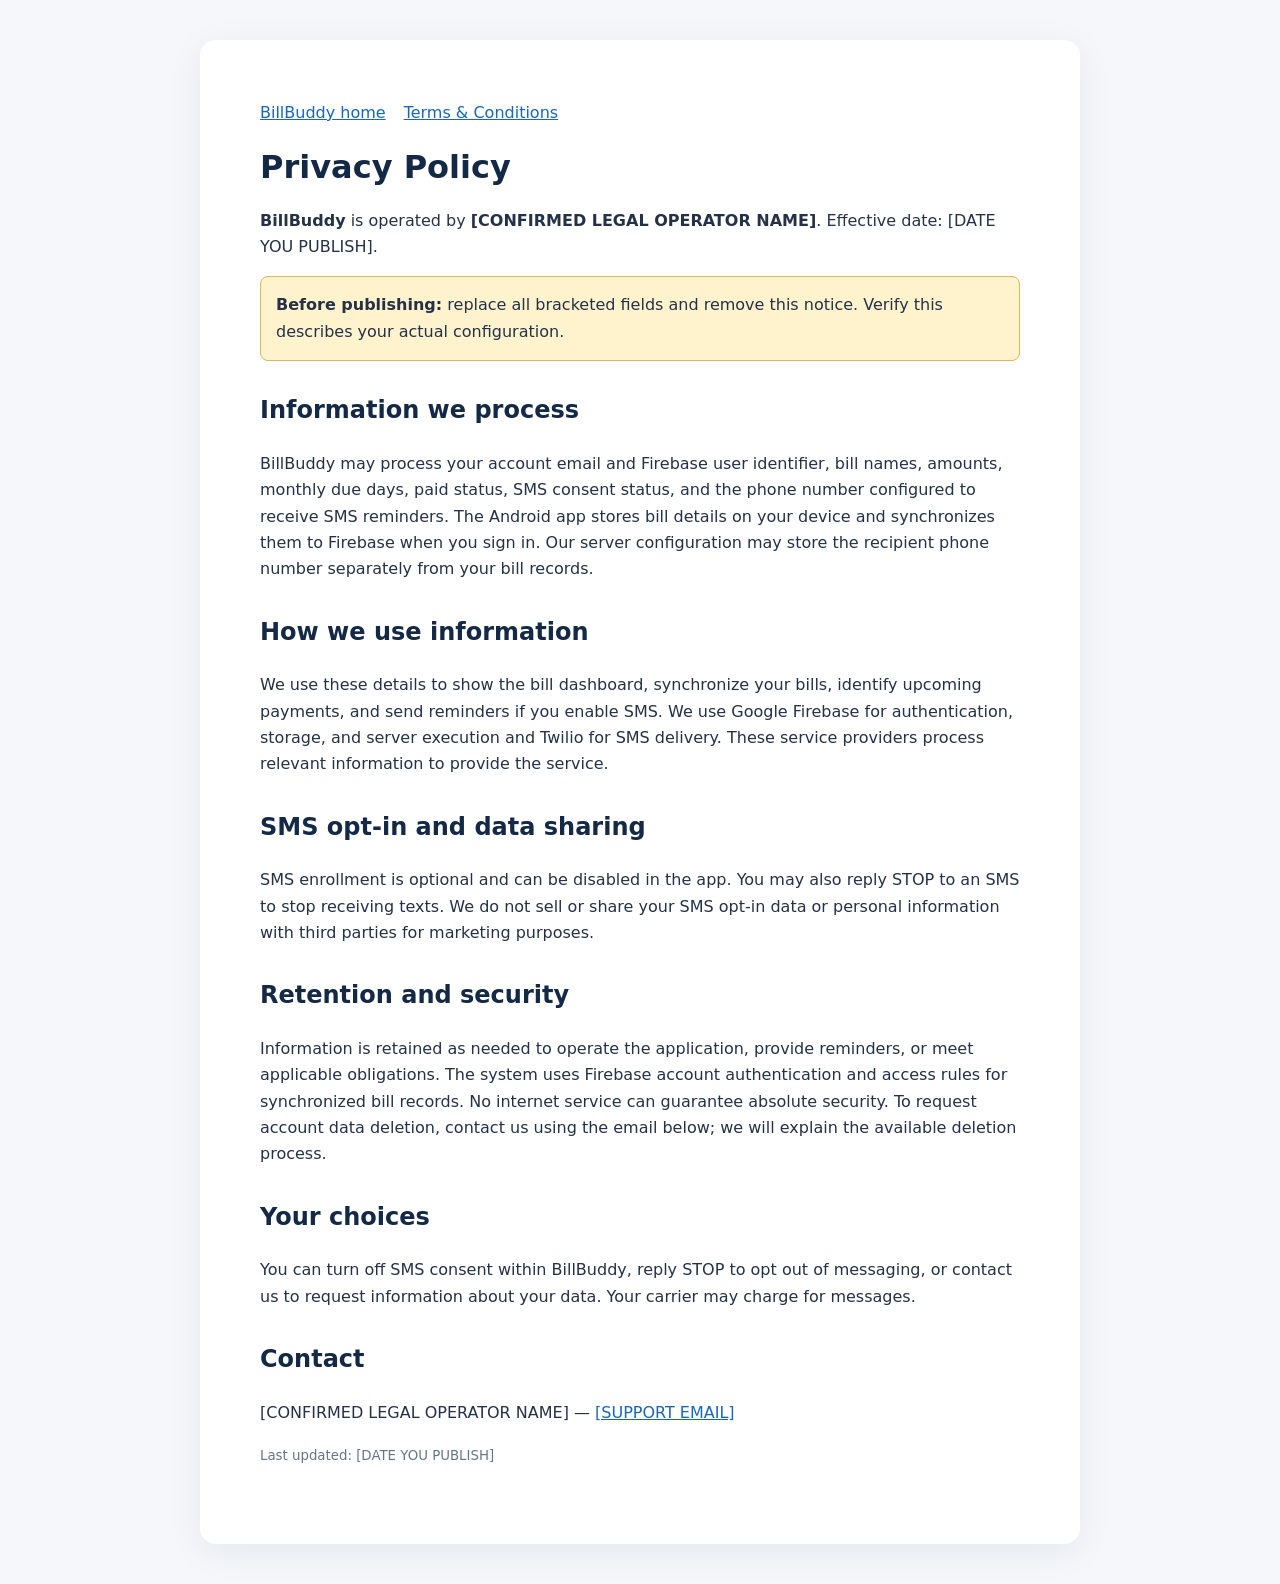
==== privacy.html @ e2cb52d3 "Add files via upload" ====
<!doctype html><html lang="en"><head><meta charset="utf-8"><meta name="viewport" content="width=device-width,initial-scale=1"><title>Privacy Policy — BillBuddy</title><link rel="stylesheet" href="style.css"></head><body><main><nav><a href="index.html">BillBuddy home</a><a href="terms.html">Terms &amp; Conditions</a></nav><h1>Privacy Policy</h1><p><strong>BillBuddy</strong> is operated by <strong>[CONFIRMED LEGAL OPERATOR NAME]</strong>. Effective date: [DATE YOU PUBLISH].</p><p class="warn"><strong>Before publishing:</strong> replace all bracketed fields and remove this notice. Verify this describes your actual configuration.</p><h2>Information we process</h2><p>BillBuddy may process your account email and Firebase user identifier, bill names, amounts, monthly due days, paid status, SMS consent status, and the phone number configured to receive SMS reminders. The Android app stores bill details on your device and synchronizes them to Firebase when you sign in. Our server configuration may store the recipient phone number separately from your bill records.</p><h2>How we use information</h2><p>We use these details to show the bill dashboard, synchronize your bills, identify upcoming payments, and send reminders if you enable SMS. We use Google Firebase for authentication, storage, and server execution and Twilio for SMS delivery. These service providers process relevant information to provide the service.</p><h2>SMS opt-in and data sharing</h2><p>SMS enrollment is optional and can be disabled in the app. You may also reply STOP to an SMS to stop receiving texts. We do not sell or share your SMS opt-in data or personal information with third parties for marketing purposes.</p><h2>Retention and security</h2><p>Information is retained as needed to operate the application, provide reminders, or meet applicable obligations. The system uses Firebase account authentication and access rules for synchronized bill records. No internet service can guarantee absolute security. To request account data deletion, contact us using the email below; we will explain the available deletion process.</p><h2>Your choices</h2><p>You can turn off SMS consent within BillBuddy, reply STOP to opt out of messaging, or contact us to request information about your data. Your carrier may charge for messages.</p><h2>Contact</h2><p>[CONFIRMED LEGAL OPERATOR NAME] — <a href="mailto:SUPPORT_EMAIL_PLACEHOLDER">[SUPPORT EMAIL]</a></p><p><small>Last updated: [DATE YOU PUBLISH]</small></p></main></body></html>
---- style.css ----
body{margin:0;background:#f5f7fb;color:#243147;font:16px/1.65 system-ui,-apple-system,Segoe UI,sans-serif}main{max-width:760px;margin:40px auto;background:white;padding:clamp(22px,5vw,60px);border-radius:16px;box-shadow:0 8px 35px #14263a12}h1{font-size:2rem;line-height:1.2;color:#142945}h2{margin-top:30px;color:#142945}nav a{margin-right:18px}a{color:#1766bb}small{color:#64748b}.warn{background:#fff3ce;padding:15px;border:1px solid #dbb65a;border-radius:8px}
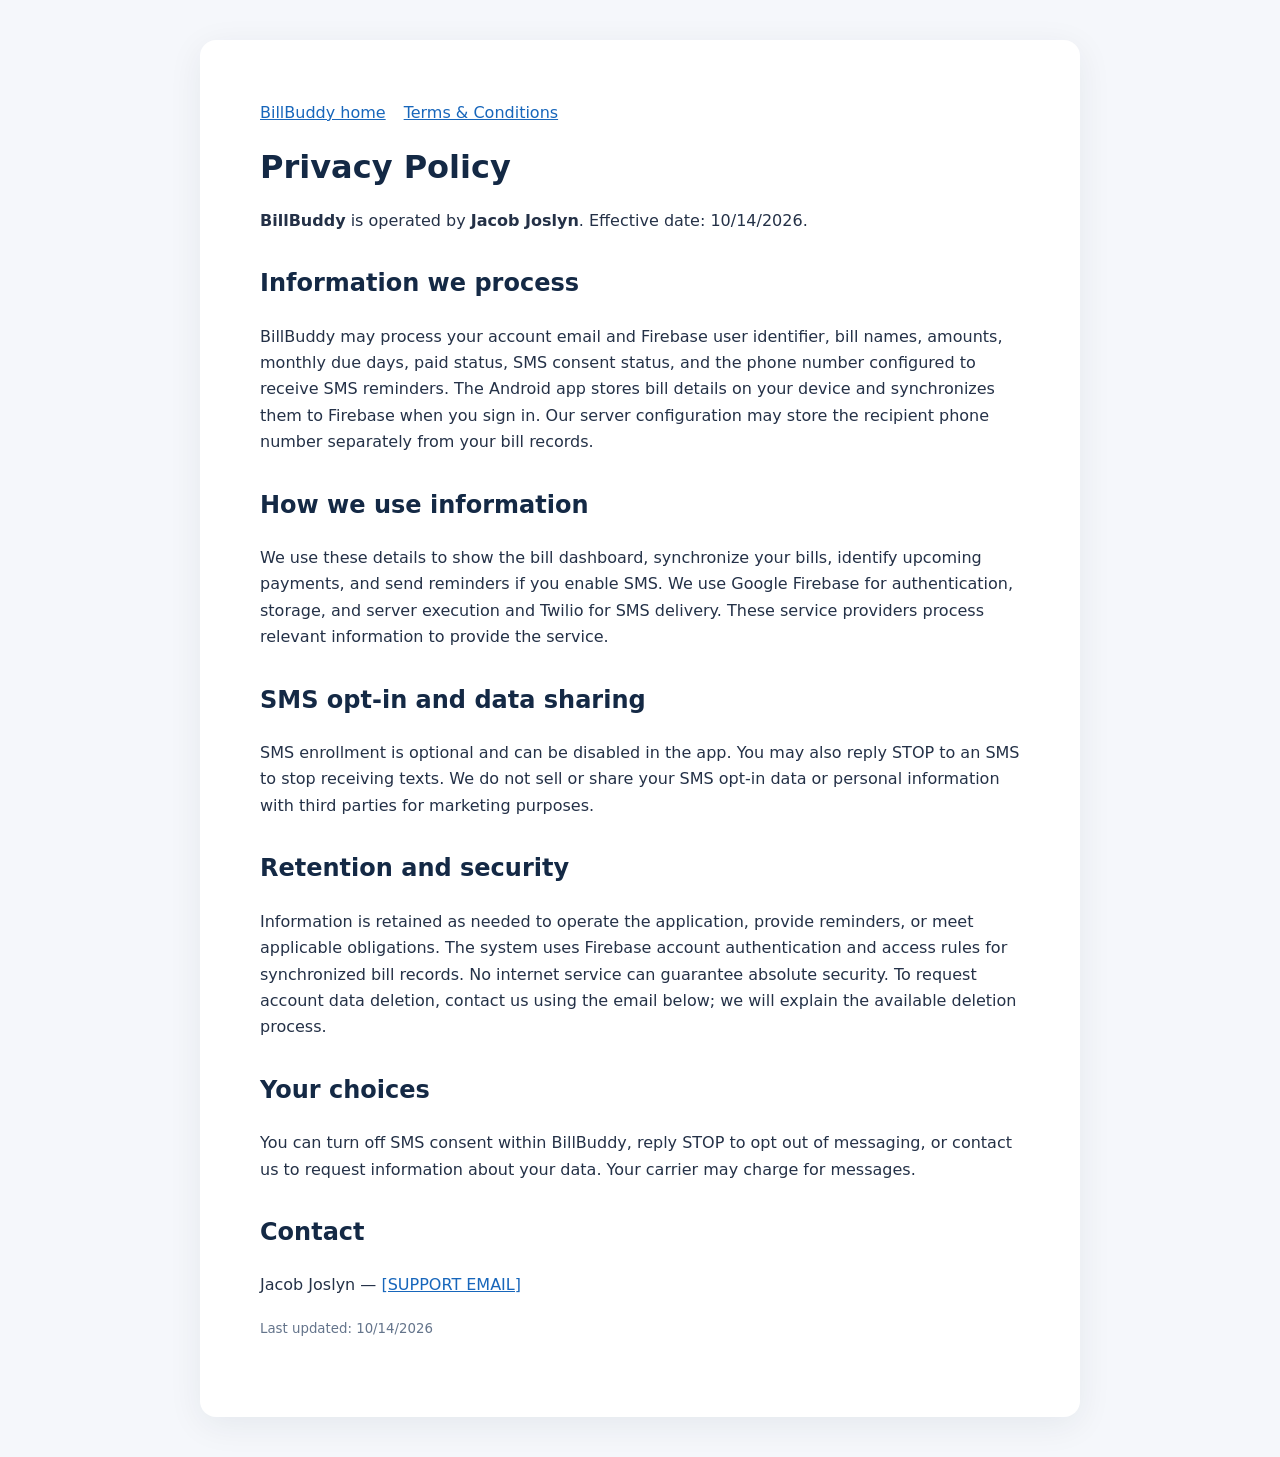
==== commit 056bfdab: "Update privacy.html" ====
--- a/privacy.html
+++ b/privacy.html
@@ -1 +1 @@
-<!doctype html><html lang="en"><head><meta charset="utf-8"><meta name="viewport" content="width=device-width,initial-scale=1"><title>Privacy Policy — BillBuddy</title><link rel="stylesheet" href="style.css"></head><body><main><nav><a href="index.html">BillBuddy home</a><a href="terms.html">Terms &amp; Conditions</a></nav><h1>Privacy Policy</h1><p><strong>BillBuddy</strong> is operated by <strong>[CONFIRMED LEGAL OPERATOR NAME]</strong>. Effective date: [DATE YOU PUBLISH].</p><p class="warn"><strong>Before publishing:</strong> replace all bracketed fields and remove this notice. Verify this describes your actual configuration.</p><h2>Information we process</h2><p>BillBuddy may process your account email and Firebase user identifier, bill names, amounts, monthly due days, paid status, SMS consent status, and the phone number configured to receive SMS reminders. The Android app stores bill details on your device and synchronizes them to Firebase when you sign in. Our server configuration may store the recipient phone number separately from your bill records.</p><h2>How we use information</h2><p>We use these details to show the bill dashboard, synchronize your bills, identify upcoming payments, and send reminders if you enable SMS. We use Google Firebase for authentication, storage, and server execution and Twilio for SMS delivery. These service providers process relevant information to provide the service.</p><h2>SMS opt-in and data sharing</h2><p>SMS enrollment is optional and can be disabled in the app. You may also reply STOP to an SMS to stop receiving texts. We do not sell or share your SMS opt-in data or personal information with third parties for marketing purposes.</p><h2>Retention and security</h2><p>Information is retained as needed to operate the application, provide reminders, or meet applicable obligations. The system uses Firebase account authentication and access rules for synchronized bill records. No internet service can guarantee absolute security. To request account data deletion, contact us using the email below; we will explain the available deletion process.</p><h2>Your choices</h2><p>You can turn off SMS consent within BillBuddy, reply STOP to opt out of messaging, or contact us to request information about your data. Your carrier may charge for messages.</p><h2>Contact</h2><p>[CONFIRMED LEGAL OPERATOR NAME] — <a href="mailto:SUPPORT_EMAIL_PLACEHOLDER">[SUPPORT EMAIL]</a></p><p><small>Last updated: [DATE YOU PUBLISH]</small></p></main></body></html>+<!doctype html><html lang="en"><head><meta charset="utf-8"><meta name="viewport" content="width=device-width,initial-scale=1"><title>Privacy Policy — BillBuddy</title><link rel="stylesheet" href="style.css"></head><body><main><nav><a href="index.html">BillBuddy home</a><a href="terms.html">Terms &amp; Conditions</a></nav><h1>Privacy Policy</h1><p><strong>BillBuddy</strong> is operated by <strong>Jacob Joslyn</strong>. Effective date: 10/14/2026.</p><h2>Information we process</h2><p>BillBuddy may process your account email and Firebase user identifier, bill names, amounts, monthly due days, paid status, SMS consent status, and the phone number configured to receive SMS reminders. The Android app stores bill details on your device and synchronizes them to Firebase when you sign in. Our server configuration may store the recipient phone number separately from your bill records.</p><h2>How we use information</h2><p>We use these details to show the bill dashboard, synchronize your bills, identify upcoming payments, and send reminders if you enable SMS. We use Google Firebase for authentication, storage, and server execution and Twilio for SMS delivery. These service providers process relevant information to provide the service.</p><h2>SMS opt-in and data sharing</h2><p>SMS enrollment is optional and can be disabled in the app. You may also reply STOP to an SMS to stop receiving texts. We do not sell or share your SMS opt-in data or personal information with third parties for marketing purposes.</p><h2>Retention and security</h2><p>Information is retained as needed to operate the application, provide reminders, or meet applicable obligations. The system uses Firebase account authentication and access rules for synchronized bill records. No internet service can guarantee absolute security. To request account data deletion, contact us using the email below; we will explain the available deletion process.</p><h2>Your choices</h2><p>You can turn off SMS consent within BillBuddy, reply STOP to opt out of messaging, or contact us to request information about your data. Your carrier may charge for messages.</p><h2>Contact</h2><p>Jacob Joslyn — <a href="mailto:kanobeone039@gmail.com">[SUPPORT EMAIL]</a></p><p><small>Last updated: 10/14/2026</small></p></main></body></html>
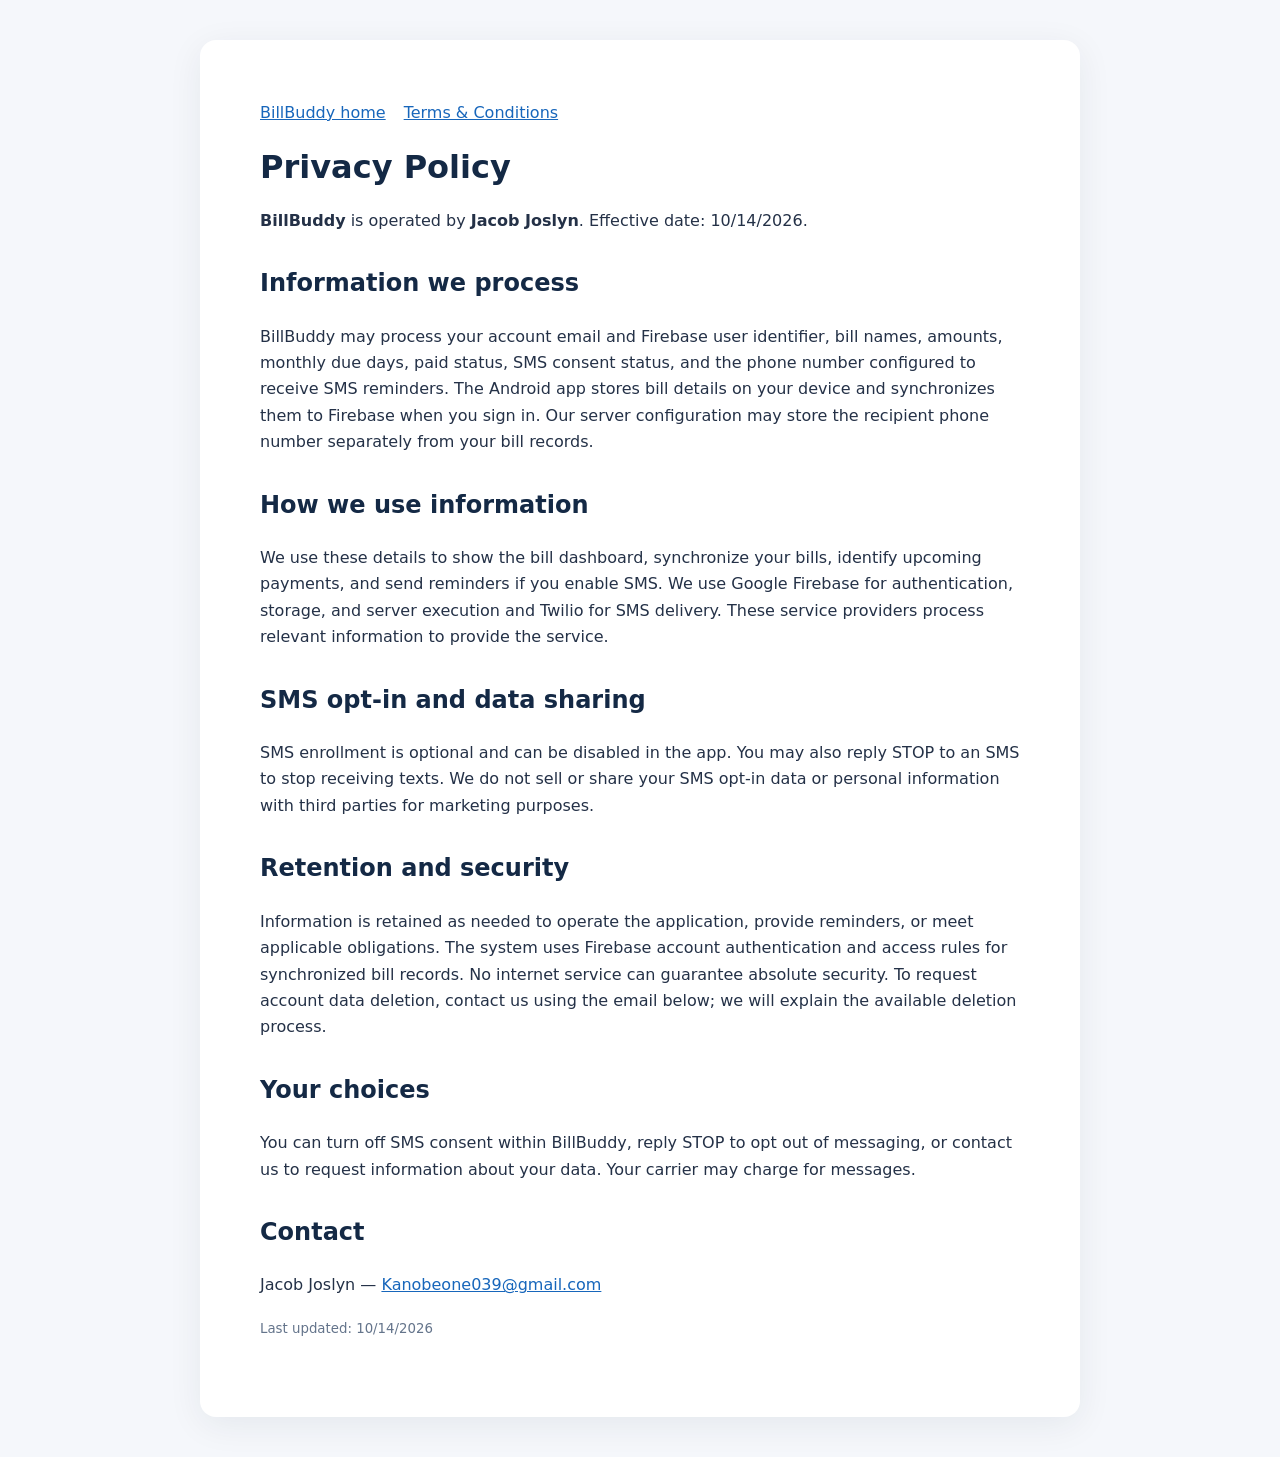
==== commit 47d705c6: "Update privacy.html" ====
--- a/privacy.html
+++ b/privacy.html
@@ -1 +1 @@
-<!doctype html><html lang="en"><head><meta charset="utf-8"><meta name="viewport" content="width=device-width,initial-scale=1"><title>Privacy Policy — BillBuddy</title><link rel="stylesheet" href="style.css"></head><body><main><nav><a href="index.html">BillBuddy home</a><a href="terms.html">Terms &amp; Conditions</a></nav><h1>Privacy Policy</h1><p><strong>BillBuddy</strong> is operated by <strong>Jacob Joslyn</strong>. Effective date: 10/14/2026.</p><h2>Information we process</h2><p>BillBuddy may process your account email and Firebase user identifier, bill names, amounts, monthly due days, paid status, SMS consent status, and the phone number configured to receive SMS reminders. The Android app stores bill details on your device and synchronizes them to Firebase when you sign in. Our server configuration may store the recipient phone number separately from your bill records.</p><h2>How we use information</h2><p>We use these details to show the bill dashboard, synchronize your bills, identify upcoming payments, and send reminders if you enable SMS. We use Google Firebase for authentication, storage, and server execution and Twilio for SMS delivery. These service providers process relevant information to provide the service.</p><h2>SMS opt-in and data sharing</h2><p>SMS enrollment is optional and can be disabled in the app. You may also reply STOP to an SMS to stop receiving texts. We do not sell or share your SMS opt-in data or personal information with third parties for marketing purposes.</p><h2>Retention and security</h2><p>Information is retained as needed to operate the application, provide reminders, or meet applicable obligations. The system uses Firebase account authentication and access rules for synchronized bill records. No internet service can guarantee absolute security. To request account data deletion, contact us using the email below; we will explain the available deletion process.</p><h2>Your choices</h2><p>You can turn off SMS consent within BillBuddy, reply STOP to opt out of messaging, or contact us to request information about your data. Your carrier may charge for messages.</p><h2>Contact</h2><p>Jacob Joslyn — <a href="mailto:kanobeone039@gmail.com">[SUPPORT EMAIL]</a></p><p><small>Last updated: 10/14/2026</small></p></main></body></html>
+<!doctype html><html lang="en"><head><meta charset="utf-8"><meta name="viewport" content="width=device-width,initial-scale=1"><title>Privacy Policy — BillBuddy</title><link rel="stylesheet" href="style.css"></head><body><main><nav><a href="index.html">BillBuddy home</a><a href="terms.html">Terms &amp; Conditions</a></nav><h1>Privacy Policy</h1><p><strong>BillBuddy</strong> is operated by <strong>Jacob Joslyn</strong>. Effective date: 10/14/2026.</p><h2>Information we process</h2><p>BillBuddy may process your account email and Firebase user identifier, bill names, amounts, monthly due days, paid status, SMS consent status, and the phone number configured to receive SMS reminders. The Android app stores bill details on your device and synchronizes them to Firebase when you sign in. Our server configuration may store the recipient phone number separately from your bill records.</p><h2>How we use information</h2><p>We use these details to show the bill dashboard, synchronize your bills, identify upcoming payments, and send reminders if you enable SMS. We use Google Firebase for authentication, storage, and server execution and Twilio for SMS delivery. These service providers process relevant information to provide the service.</p><h2>SMS opt-in and data sharing</h2><p>SMS enrollment is optional and can be disabled in the app. You may also reply STOP to an SMS to stop receiving texts. We do not sell or share your SMS opt-in data or personal information with third parties for marketing purposes.</p><h2>Retention and security</h2><p>Information is retained as needed to operate the application, provide reminders, or meet applicable obligations. The system uses Firebase account authentication and access rules for synchronized bill records. No internet service can guarantee absolute security. To request account data deletion, contact us using the email below; we will explain the available deletion process.</p><h2>Your choices</h2><p>You can turn off SMS consent within BillBuddy, reply STOP to opt out of messaging, or contact us to request information about your data. Your carrier may charge for messages.</p><h2>Contact</h2><p>Jacob Joslyn — <a href="mailto:kanobeone039@gmail.com">Kanobeone039@gmail.com</a></p><p><small>Last updated: 10/14/2026</small></p></main></body></html>
